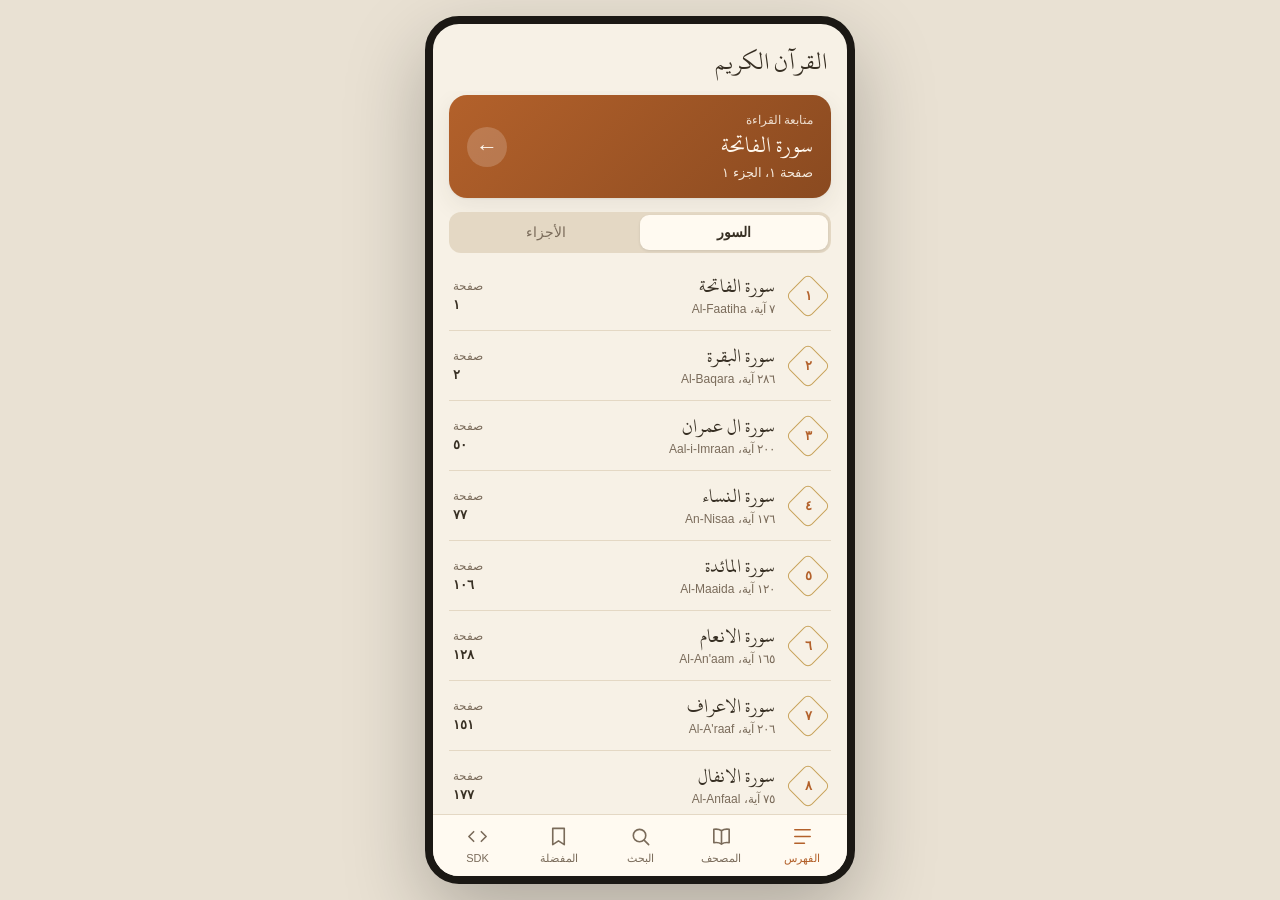
==== web-demo/index.html @ 1aaab13e "Quran app: Android SDK, iOS SDK binary, and web demo with Madinah mushaf pages Co-Authored-By: Claud" ====
<!doctype html>
<html lang="ar" dir="rtl">
<head>
<meta charset="utf-8">
<meta name="viewport" content="width=device-width, initial-scale=1, viewport-fit=cover">
<title>مصحف — نموذج تجريبي</title>
<link rel="stylesheet" href="style.css">
</head>
<body>
<div class="device">

  <!-- شاشة التحميل: تحاكي QuranApi.initialize() -->
  <div class="splash" id="splash">
    <div class="splash-mark">﴿ ﴾</div>
    <div class="splash-title">القرآن الكريم</div>
    <div class="splash-sub" id="splashMsg">جاري تهيئة البيانات…</div>
    <div class="splash-bar"><span id="splashBar"></span></div>
  </div>

  <!-- الفهرس -->
  <section class="screen" id="screen-index" data-title="الفهرس">
    <header class="topbar">
      <h1>القرآن الكريم</h1>
    </header>
    <div class="scroll">
      <button class="continue-card" id="continueCard">
        <div>
          <div class="continue-label">متابعة القراءة</div>
          <div class="continue-title" id="continueTitle">سورة الفاتحة</div>
          <div class="continue-meta" id="continueMeta">صفحة ١</div>
        </div>
        <div class="continue-go">←</div>
      </button>
      <div class="segmented" role="tablist">
        <button class="seg active" data-seg="suras">السور</button>
        <button class="seg" data-seg="juz">الأجزاء</button>
      </div>
      <ul class="list" id="suraList"></ul>
      <ul class="list" id="juzList" hidden></ul>
    </div>
  </section>

  <!-- المصحف: يحاكي QuranPageView -->
  <section class="screen reader" id="screen-reader" data-title="المصحف" hidden>
    <header class="reader-head">
      <span id="rSurah">الفاتحة</span>
      <span class="r-page" id="rPage">١</span>
      <span id="rJuz">آلم</span>
    </header>
    <div class="page-wrap" id="pageWrap">
      <div class="mushaf-view" id="mushafView">
        <div class="sheet" id="sheet">
          <img id="pageImg" alt="صفحة من مصحف المدينة" draggable="false">
          <svg id="pageMarks" viewBox="0 0 1024 1656" preserveAspectRatio="none"></svg>
        </div>
      </div>
      <article class="page" id="page" hidden></article>
    </div>
    <div class="reader-tools">
      <button class="icon-btn" id="prevBtn" aria-label="الصفحة السابقة">›</button>
      <div class="slider-box">
        <input type="range" id="pageSlider" min="1" max="604" value="1" dir="rtl" aria-label="الانتقال إلى صفحة">
      </div>
      <button class="icon-btn" id="nextBtn" aria-label="الصفحة التالية">‹</button>
      <div class="mode-toggle" id="modeToggle">
        <button data-mode="mushaf" class="active">مصحف</button>
        <button data-mode="text">نص</button>
      </div>
      <div class="font-ctrl" id="fontCtrl" hidden>
        <button class="icon-btn sm" id="fontDown" aria-label="تصغير الخط">أ-</button>
        <button class="icon-btn sm" id="fontUp" aria-label="تكبير الخط">أ+</button>
      </div>
    </div>
    <div class="ayah-bar" id="ayahBar" hidden></div>
  </section>

  <!-- البحث -->
  <section class="screen" id="screen-search" data-title="البحث" hidden>
    <header class="topbar"><h1>البحث</h1></header>
    <div class="search-box">
      <input type="search" id="searchInput" placeholder="ابحث بكلمة أو رقم صفحة… مثال: الرحمن" autocomplete="off">
    </div>
    <div class="search-meta" id="searchMeta"></div>
    <div class="scroll"><ul class="list results" id="results"></ul></div>
  </section>

  <!-- المفضلة: تخزين في جهة التطبيق (مثل ClientBookmarkStore) -->
  <section class="screen" id="screen-bookmarks" data-title="المفضلة" hidden>
    <header class="topbar"><h1>المفضلة</h1></header>
    <div class="scroll"><ul class="list" id="bookmarkList"></ul></div>
  </section>

  <!-- مختبر الـSDK: يحاكي SdkApiTestActivity -->
  <section class="screen" id="screen-api" data-title="SDK" hidden>
    <header class="topbar"><h1>مختبر QuranApi</h1></header>
    <div class="scroll">
      <p class="api-intro">جرّب دوال الـSDK نفسها وشوف شكل البيانات الراجعة.</p>
      <div id="apiList"></div>
    </div>
  </section>

  <!-- قائمة الضغط المطوّل: الـSDK يرسل الإحداثيات والتطبيق يعرض قائمته -->
  <div class="popup" id="popup" hidden>
    <div class="popup-head" id="popupHead"></div>
    <button data-act="bookmark" id="popBookmark">★ إضافة للمفضلة</button>
    <button data-act="copy">⧉ نسخ الآية</button>
    <button data-act="close">إغلاق</button>
  </div>

  <div class="toast" id="toast" hidden></div>

  <nav class="tabbar">
    <button class="tab active" data-tab="index">
      <svg viewBox="0 0 24 24"><path d="M4 5h16M4 12h16M4 19h10"/></svg><span>الفهرس</span>
    </button>
    <button class="tab" data-tab="reader">
      <svg viewBox="0 0 24 24"><path d="M12 6c-2-1.5-5-2-8-1.5v14c3-.5 6 0 8 1.5 2-1.5 5-2 8-1.5v-14c-3-.5-6 0-8 1.5zM12 6v14"/></svg><span>المصحف</span>
    </button>
    <button class="tab" data-tab="search">
      <svg viewBox="0 0 24 24"><circle cx="11" cy="11" r="6.5"/><path d="M16 16l4.5 4.5"/></svg><span>البحث</span>
    </button>
    <button class="tab" data-tab="bookmarks">
      <svg viewBox="0 0 24 24"><path d="M6 3.5h12v17l-6-4-6 4z"/></svg><span>المفضلة</span>
    </button>
    <button class="tab" data-tab="api">
      <svg viewBox="0 0 24 24"><path d="M8 7l-5 5 5 5M16 7l5 5-5 5"/></svg><span>SDK</span>
    </button>
  </nav>
</div>

<script src="data.js"></script>
<script src="page-rects.js"></script>
<script src="quran-api.js"></script>
<script src="app.js"></script>
</body>
</html>
---- web-demo/style.css ----
@font-face { font-family: "Hafs"; src: url("fonts/uthmanic_hafs_regular.otf") format("opentype"); font-display: swap; }
@font-face { font-family: "TahaNaskh"; src: url("fonts/kfgqpc_uthman_taha_naskh_regular.ttf") format("truetype"); font-display: swap; }

:root {
  --ground: #e9e1d3;
  --bg: #f7f1e6;
  --surface: #fffaf1;
  --page: #fdf6e9;
  --ink: #372f23;
  --ink-2: #7a6b5a;
  --line: #e4d8c4;
  --accent: #b3612b;
  --accent-soft: #f3e3d2;
  --gold: #c9a45c;
  --hl: rgba(255, 226, 120, .55);
  --hl-strong: rgba(179, 97, 43, .18);
  --shadow: 0 1px 2px rgba(55, 47, 35, .06), 0 8px 24px rgba(55, 47, 35, .08);
  --ayah-size: 25px;
  --paper: #fffdf7;
  --page-filter: none;
  color-scheme: light;
}
@media (prefers-color-scheme: dark) {
  :root {
    --ground: #0f0d0a; --bg: #1a1713; --surface: #221e19; --page: #1f1b16;
    --ink: #eadfcb; --ink-2: #a8998a; --line: #3a332a; --accent: #e0935c; --accent-soft: #3a2a1d;
    --gold: #c9a45c; --hl: rgba(201, 164, 92, .28); --hl-strong: rgba(224, 147, 92, .22);
    --shadow: 0 1px 2px rgba(0,0,0,.4), 0 8px 24px rgba(0,0,0,.35);
    --paper: #1c1914;
    --page-filter: invert(.88) sepia(.35) hue-rotate(-8deg);
    color-scheme: dark;
  }
}

* { box-sizing: border-box; -webkit-tap-highlight-color: transparent; }
html, body { height: 100%; margin: 0; }
body {
  background: var(--ground); color: var(--ink);
  font: 15px/1.5 -apple-system, "SF Arabic", "Geeza Pro", "Segoe UI", Tahoma, sans-serif;
  display: flex; justify-content: center;
}
button { font: inherit; color: inherit; background: none; border: 0; cursor: pointer; padding: 0; }
[hidden] { display: none !important; }

.device {
  position: relative; width: 100%; max-width: 430px; height: 100dvh;
  background: var(--bg); display: flex; flex-direction: column; overflow: hidden;
}
@media (min-width: 520px) {
  body { align-items: center; }
  .device { height: min(900px, calc(100dvh - 32px)); border-radius: 34px; box-shadow: 0 30px 80px rgba(0,0,0,.25); border: 8px solid #1b1814; }
}

/* ---------- splash ---------- */
.splash {
  position: absolute; inset: 0; z-index: 50; background: var(--bg);
  display: flex; flex-direction: column; align-items: center; justify-content: center; gap: 10px;
  transition: opacity .35s ease;
}
.splash.done { opacity: 0; pointer-events: none; }
.splash-mark { font-family: "Hafs", serif; font-size: 54px; color: var(--accent); letter-spacing: 12px; }
.splash-title { font-family: "TahaNaskh", serif; font-size: 34px; }
.splash-sub { color: var(--ink-2); font-size: 13px; }
.splash-bar { width: 160px; height: 3px; background: var(--line); border-radius: 3px; overflow: hidden; margin-top: 6px; }
.splash-bar span { display: block; height: 100%; width: 0; background: var(--accent); transition: width .3s; }

/* ---------- screens ---------- */
.screen { flex: 1; min-height: 0; display: flex; flex-direction: column; }
.topbar { padding: 18px 20px 10px; }
.topbar h1 { margin: 0; font-size: 26px; font-family: "TahaNaskh", serif; font-weight: normal; }
.scroll { flex: 1; min-height: 0; overflow-y: auto; padding: 0 16px 16px; }

.continue-card {
  width: 100%; display: flex; justify-content: space-between; align-items: center; text-align: right;
  background: linear-gradient(135deg, var(--accent), #8a4a20); color: #fff8ee;
  border-radius: 18px; padding: 16px 18px; margin: 4px 0 14px; box-shadow: var(--shadow);
}
.continue-label { font-size: 12px; opacity: .85; }
.continue-title { font-family: "TahaNaskh", serif; font-size: 24px; line-height: 1.4; }
.continue-meta { font-size: 13px; opacity: .9; }
.continue-go { font-size: 22px; width: 40px; height: 40px; border-radius: 50%; background: rgba(255,255,255,.18); display: grid; place-items: center; }

.segmented { display: flex; background: var(--line); border-radius: 12px; padding: 3px; margin-bottom: 8px; position: sticky; top: 0; z-index: 2; }
.seg { flex: 1; padding: 7px 0; border-radius: 9px; font-size: 14px; color: var(--ink-2); }
.seg.active { background: var(--surface); color: var(--ink); box-shadow: 0 1px 3px rgba(0,0,0,.1); font-weight: 600; }

.list { list-style: none; margin: 0; padding: 0; }
.row {
  display: flex; align-items: center; gap: 14px; padding: 12px 4px; border-bottom: 1px solid var(--line);
  cursor: pointer; width: 100%; text-align: right;
}
.row:active { background: var(--accent-soft); }
.num {
  flex: none; width: 38px; height: 38px; display: grid; place-items: center; font-size: 13px; font-weight: 600;
  color: var(--accent); position: relative;
}
.num::before {
  content: ""; position: absolute; inset: 3px; border: 1.5px solid var(--gold); transform: rotate(45deg); border-radius: 6px;
}
.row-main { flex: 1; min-width: 0; }
.row-title { display: block; font-family: "TahaNaskh", serif; font-size: 20px; line-height: 1.35; }
.row-sub { display: block; font-size: 12px; color: var(--ink-2); }
.row-end { font-size: 12px; color: var(--ink-2); text-align: left; flex: none; }
.row-end b { display: block; color: var(--ink); font-weight: 600; font-size: 13px; }

/* ---------- reader (QuranPageView) ---------- */
.reader { background: var(--page); }
.reader-head {
  display: grid; grid-template-columns: 1fr auto 1fr; align-items: center; padding: 12px 18px 6px;
  color: var(--accent); font-weight: 700; font-size: 14px;
}
.reader-head span:first-child { text-align: right; }
.reader-head span:last-child { text-align: left; font-family: "Hafs", serif; font-weight: normal; font-size: 17px; }
.r-page { min-width: 34px; text-align: center; padding: 1px 10px; border: 1px solid var(--gold); border-radius: 20px; font-size: 13px; }
.page-wrap { flex: 1; min-height: 0; overflow: hidden; position: relative; touch-action: pan-y; }
.page {
  height: 100%; overflow-y: auto; padding: 6px 20px 24px;
  font-family: "Hafs", "Amiri Quran", serif; font-size: var(--ayah-size); line-height: 2.05;
  text-align: justify; text-align-last: center; direction: rtl; color: var(--ink);
  transition: transform .22s ease, opacity .22s ease; -webkit-user-select: none; user-select: none;
}
.slide-next { transform: translateX(-30%); opacity: 0; }
.slide-prev { transform: translateX(30%); opacity: 0; }
.enter-next { transform: translateX(30%); opacity: 0; transition: none !important; }
.enter-prev { transform: translateX(-30%); opacity: 0; transition: none !important; }

/* ---------- صفحة مصحف المدينة (صورة + طبقة تظليل الآيات) ---------- */
.mushaf-view { height: 100%; display: flex; align-items: center; justify-content: center; }
.sheet {
  position: relative; flex: none; background: var(--paper); border-radius: 3px;
  /* إطار مزدوج ذهبي مثل حواف المصحف */
  box-shadow: 0 0 0 5px var(--paper), 0 0 0 6.5px var(--gold), 0 0 0 9px var(--paper), 0 0 0 10px var(--gold),
              0 6px 22px 10px rgba(55, 47, 35, .14);
  transition: transform .22s ease, opacity .22s ease; -webkit-user-select: none; user-select: none; touch-action: pan-y;
}
.sheet img, .sheet svg { position: absolute; inset: 0; width: 100%; height: 100%; pointer-events: none; }
.sheet img { filter: var(--page-filter); }
.sheet svg rect { transition: fill .15s; }
.m-tap { fill: var(--hl); }
.m-press { fill: var(--hl-strong); }
.m-bm { fill: rgba(179, 97, 43, .10); }

.mode-toggle { display: flex; background: var(--accent-soft); border-radius: 18px; padding: 2px; flex: none; }
.mode-toggle button { padding: 5px 10px; border-radius: 16px; font-size: 12px; color: var(--accent); }
.mode-toggle button.active { background: var(--accent); color: #fff; font-weight: 600; }
.sura-head {
  display: block; text-align: center; margin: 10px 0 4px; padding: 4px 0; font-size: 1.05em; color: var(--accent);
  border: 1.5px solid var(--gold); border-radius: 12px; background: var(--accent-soft);
  font-family: "TahaNaskh", serif;
}
.bismillah { display: block; text-align: center; color: var(--accent); margin-bottom: 4px; }
.ayah { border-radius: 6px; cursor: pointer; transition: background .15s; }
.ayah.tapped { background: var(--hl); }
.ayah.pressed { background: var(--hl-strong); }
.ayah.bookmarked .marker { color: var(--accent); }
.marker { color: var(--gold); font-size: .95em; white-space: nowrap; }

.reader-tools { display: flex; align-items: center; gap: 8px; padding: 6px 12px 8px; border-top: 1px solid var(--line); background: var(--page); }
.icon-btn { width: 36px; height: 36px; border-radius: 50%; display: grid; place-items: center; font-size: 22px; color: var(--accent); background: var(--accent-soft); flex: none; }
.icon-btn.sm { font-size: 13px; font-weight: 700; width: 32px; height: 32px; }
.slider-box { flex: 1; }
.font-ctrl { display: flex; gap: 4px; }
input[type=range] { width: 100%; accent-color: var(--accent); }

.ayah-bar {
  position: absolute; left: 12px; right: 12px; bottom: 128px; z-index: 5;
  background: var(--ink); color: var(--bg); border-radius: 14px; padding: 10px 14px; font-size: 13px;
  box-shadow: var(--shadow); display: flex; justify-content: space-between; gap: 10px; align-items: center;
}
.ayah-bar small { opacity: .7; }

/* ---------- long-press popup ---------- */
.popup {
  position: absolute; z-index: 30; min-width: 190px; background: var(--surface); border-radius: 14px; box-shadow: 0 12px 40px rgba(0,0,0,.25);
  border: 1px solid var(--line); overflow: hidden; animation: pop .14s ease-out;
}
@keyframes pop { from { transform: scale(.92); opacity: 0; } }
.popup-head { padding: 10px 14px; font-size: 12px; color: var(--ink-2); border-bottom: 1px solid var(--line); }
.popup button { display: block; width: 100%; text-align: right; padding: 11px 14px; font-size: 14px; }
.popup button:hover, .popup button:active { background: var(--accent-soft); }
.popup button[data-act=close] { color: var(--ink-2); border-top: 1px solid var(--line); }

/* ---------- search ---------- */
.search-box { padding: 0 16px 8px; }
.search-box input {
  width: 100%; padding: 12px 14px; border-radius: 14px; border: 1px solid var(--line); background: var(--surface);
  color: var(--ink); font: inherit; font-size: 16px; outline: none;
}
.search-box input:focus { border-color: var(--accent); }
.search-meta { padding: 0 20px 6px; font-size: 12px; color: var(--ink-2); min-height: 18px; }
.result { display: block; padding: 12px 4px; border-bottom: 1px solid var(--line); cursor: pointer; width: 100%; text-align: right; }
.result-top { display: flex; justify-content: space-between; font-size: 12px; color: var(--ink-2); margin-bottom: 4px; }
.result-top b { color: var(--accent); font-weight: 600; }
.result-text { font-family: "Hafs", serif; font-size: 20px; line-height: 1.9; }
mark { background: var(--hl); color: inherit; border-radius: 4px; padding: 0 1px; }
.empty { text-align: center; color: var(--ink-2); padding: 48px 20px; }
.empty .big { font-size: 40px; color: var(--gold); display: block; margin-bottom: 6px; }

/* ---------- bookmarks ---------- */
.bm-del { font-size: 18px; color: var(--ink-2); width: 34px; height: 34px; border-radius: 50%; flex: none; }
.bm-del:hover { background: var(--accent-soft); color: var(--accent); }
.bm-text { font-family: "Hafs", serif; font-size: 18px; line-height: 1.8; overflow: hidden; display: -webkit-box; -webkit-line-clamp: 2; -webkit-box-orient: vertical; }

/* ---------- API lab ---------- */
.api-intro { color: var(--ink-2); font-size: 13px; margin: 0 4px 12px; }
.api-card { background: var(--surface); border: 1px solid var(--line); border-radius: 14px; margin-bottom: 10px; overflow: hidden; }
.api-row { display: flex; align-items: center; gap: 8px; padding: 10px 12px; direction: ltr; }
.api-sig { flex: 1; font: 13px/1.4 ui-monospace, Menlo, monospace; color: var(--ink); }
.api-sig input { width: 64px; font: inherit; padding: 2px 6px; border: 1px solid var(--line); border-radius: 6px; background: var(--bg); color: var(--ink); }
.api-sig input.wide { width: 110px; }
.api-run { background: var(--accent); color: #fff; padding: 6px 12px; border-radius: 9px; font-size: 13px; font-weight: 600; }
.api-out { direction: ltr; margin: 0; padding: 10px 12px; border-top: 1px solid var(--line); background: var(--bg); font: 11.5px/1.5 ui-monospace, Menlo, monospace; white-space: pre-wrap; word-break: break-word; max-height: 240px; overflow: auto; color: var(--ink); }
.api-out .ok { color: #10b981; }

/* ---------- toast + tabbar ---------- */
.toast {
  position: absolute; left: 50%; bottom: 84px; transform: translateX(-50%); z-index: 40;
  background: var(--ink); color: var(--bg); padding: 8px 16px; border-radius: 20px; font-size: 13px; white-space: nowrap;
}
.tabbar { display: flex; border-top: 1px solid var(--line); background: var(--surface); padding: 6px 4px calc(6px + env(safe-area-inset-bottom)); flex: none; }
.tab { flex: 1; display: flex; flex-direction: column; align-items: center; gap: 2px; font-size: 11px; color: var(--ink-2); padding: 4px 0; }
.tab svg { width: 23px; height: 23px; fill: none; stroke: currentColor; stroke-width: 1.7; stroke-linecap: round; stroke-linejoin: round; }
.tab.active { color: var(--accent); }
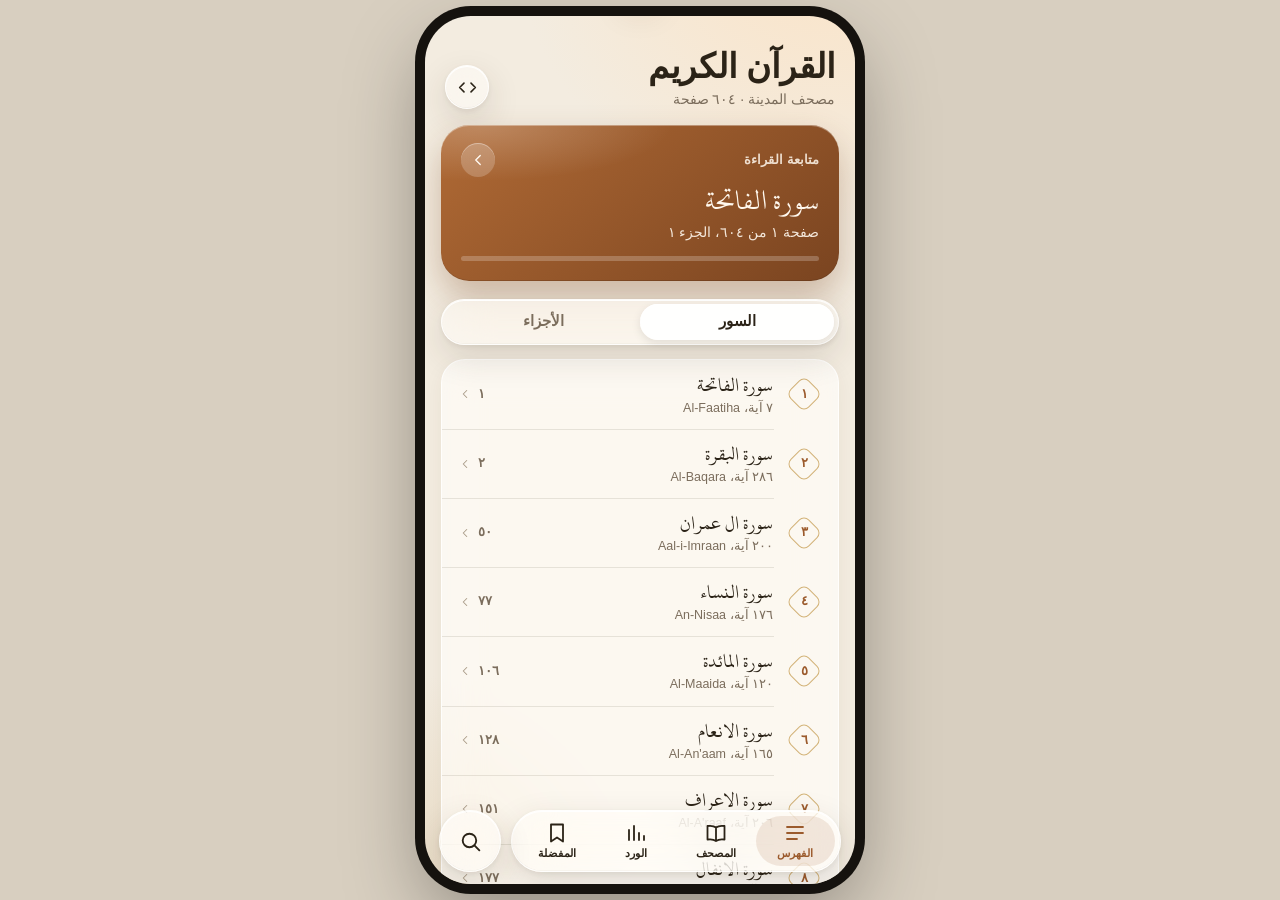
==== commit 9070cb2d: "Web demo: Liquid Glass redesign, swipe pager, immersive reading, and wird tracking - Native RTL scro" ====
--- a/web-demo/index.html
+++ b/web-demo/index.html
@@ -3,127 +3,191 @@
 <head>
 <meta charset="utf-8">
 <meta name="viewport" content="width=device-width, initial-scale=1, viewport-fit=cover">
+<meta name="apple-mobile-web-app-capable" content="yes">
+<meta name="mobile-web-app-capable" content="yes">
+<meta name="apple-mobile-web-app-status-bar-style" content="black-translucent">
+<meta name="apple-mobile-web-app-title" content="المصحف">
+<meta name="theme-color" content="#f3ece0" media="(prefers-color-scheme: light)">
+<meta name="theme-color" content="#141210" media="(prefers-color-scheme: dark)">
 <title>مصحف — نموذج تجريبي</title>
 <link rel="stylesheet" href="style.css">
 </head>
 <body>
-<div class="device">
+<div class="device" id="device">
 
   <!-- شاشة التحميل: تحاكي QuranApi.initialize() -->
   <div class="splash" id="splash">
     <div class="splash-mark">﴿ ﴾</div>
     <div class="splash-title">القرآن الكريم</div>
-    <div class="splash-sub" id="splashMsg">جاري تهيئة البيانات…</div>
     <div class="splash-bar"><span id="splashBar"></span></div>
   </div>
 
-  <!-- الفهرس -->
-  <section class="screen" id="screen-index" data-title="الفهرس">
-    <header class="topbar">
-      <h1>القرآن الكريم</h1>
-    </header>
-    <div class="scroll">
-      <button class="continue-card" id="continueCard">
+  <!-- ============ الفهرس ============ -->
+  <section class="screen" id="screen-index">
+    <div class="scroll">
+      <header class="large-title">
         <div>
-          <div class="continue-label">متابعة القراءة</div>
-          <div class="continue-title" id="continueTitle">سورة الفاتحة</div>
-          <div class="continue-meta" id="continueMeta">صفحة ١</div>
+          <h1>القرآن الكريم</h1>
+          <div class="sub">مصحف المدينة · ٦٠٤ صفحة</div>
         </div>
-        <div class="continue-go">←</div>
-      </button>
-      <div class="segmented" role="tablist">
+        <button class="glass circle" id="openSdk" aria-label="مختبر الـSDK">
+          <svg viewBox="0 0 24 24"><path d="M8 7l-5 5 5 5M16 7l5 5-5 5"/></svg>
+        </button>
+      </header>
+
+      <button class="hero" id="continueCard">
+        <div class="hero-top">
+          <span class="hero-label">متابعة القراءة</span>
+          <span class="hero-go"><svg viewBox="0 0 24 24"><path d="M15 6l-6 6 6 6"/></svg></span>
+        </div>
+        <div class="hero-title" id="continueTitle">سورة الفاتحة</div>
+        <div class="hero-meta" id="continueMeta">صفحة ١</div>
+        <div class="hero-progress"><span id="continueBar"></span></div>
+      </button>
+
+      <div class="glass segmented" role="tablist">
         <button class="seg active" data-seg="suras">السور</button>
         <button class="seg" data-seg="juz">الأجزاء</button>
       </div>
-      <ul class="list" id="suraList"></ul>
-      <ul class="list" id="juzList" hidden></ul>
-    </div>
-  </section>
-
-  <!-- المصحف: يحاكي QuranPageView -->
-  <section class="screen reader" id="screen-reader" data-title="المصحف" hidden>
-    <header class="reader-head">
-      <span id="rSurah">الفاتحة</span>
-      <span class="r-page" id="rPage">١</span>
-      <span id="rJuz">آلم</span>
+      <ul class="card list" id="suraList"></ul>
+      <ul class="card list" id="juzList" hidden></ul>
+    </div>
+  </section>
+
+  <!-- ============ المصحف (QuranPageView) ============ -->
+  <section class="screen reader" id="screen-reader" hidden>
+    <div class="pager" id="pager" dir="rtl"></div>
+
+    <header class="reader-bar">
+      <button class="glass circle" id="viewBtn" aria-label="خيارات العرض">
+        <svg viewBox="0 0 24 24"><path d="M4 7h10M4 12h16M4 17h7"/><circle cx="17" cy="7" r="2"/><circle cx="14" cy="17" r="2"/></svg>
+      </button>
+      <button class="glass reader-info" id="readerInfo">
+        <span id="rSurah">الفاتحة</span>
+        <span class="sep"></span>
+        <span class="juz" id="rJuz">آلم</span>
+      </button>
+      <div class="glass circle page-badge" id="rPage">١</div>
     </header>
-    <div class="page-wrap" id="pageWrap">
-      <div class="mushaf-view" id="mushafView">
-        <div class="sheet" id="sheet">
-          <img id="pageImg" alt="صفحة من مصحف المدينة" draggable="false">
-          <svg id="pageMarks" viewBox="0 0 1024 1656" preserveAspectRatio="none"></svg>
-        </div>
-      </div>
-      <article class="page" id="page" hidden></article>
-    </div>
-    <div class="reader-tools">
-      <button class="icon-btn" id="prevBtn" aria-label="الصفحة السابقة">›</button>
-      <div class="slider-box">
-        <input type="range" id="pageSlider" min="1" max="604" value="1" dir="rtl" aria-label="الانتقال إلى صفحة">
-      </div>
-      <button class="icon-btn" id="nextBtn" aria-label="الصفحة التالية">‹</button>
-      <div class="mode-toggle" id="modeToggle">
-        <button data-mode="mushaf" class="active">مصحف</button>
-        <button data-mode="text">نص</button>
-      </div>
-      <div class="font-ctrl" id="fontCtrl" hidden>
-        <button class="icon-btn sm" id="fontDown" aria-label="تصغير الخط">أ-</button>
-        <button class="icon-btn sm" id="fontUp" aria-label="تكبير الخط">أ+</button>
-      </div>
-    </div>
-    <div class="ayah-bar" id="ayahBar" hidden></div>
-  </section>
-
-  <!-- البحث -->
-  <section class="screen" id="screen-search" data-title="البحث" hidden>
-    <header class="topbar"><h1>البحث</h1></header>
-    <div class="search-box">
-      <input type="search" id="searchInput" placeholder="ابحث بكلمة أو رقم صفحة… مثال: الرحمن" autocomplete="off">
-    </div>
-    <div class="search-meta" id="searchMeta"></div>
-    <div class="scroll"><ul class="list results" id="results"></ul></div>
-  </section>
-
-  <!-- المفضلة: تخزين في جهة التطبيق (مثل ClientBookmarkStore) -->
-  <section class="screen" id="screen-bookmarks" data-title="المفضلة" hidden>
-    <header class="topbar"><h1>المفضلة</h1></header>
-    <div class="scroll"><ul class="list" id="bookmarkList"></ul></div>
-  </section>
-
-  <!-- مختبر الـSDK: يحاكي SdkApiTestActivity -->
-  <section class="screen" id="screen-api" data-title="SDK" hidden>
-    <header class="topbar"><h1>مختبر QuranApi</h1></header>
-    <div class="scroll">
-      <p class="api-intro">جرّب دوال الـSDK نفسها وشوف شكل البيانات الراجعة.</p>
+
+    <div class="glass wird-banner" id="wirdBanner" hidden>
+      <span class="pulse"></span>
+      <span class="wb-text" id="wirdBannerText"></span>
+      <button id="wirdBannerCancel">إلغاء</button>
+    </div>
+
+    <button class="glass circle nav-arrow next" id="nextBtn" aria-label="الصفحة التالية"><svg viewBox="0 0 24 24"><path d="M15 6l-6 6 6 6"/></svg></button>
+    <button class="glass circle nav-arrow prev" id="prevBtn" aria-label="الصفحة السابقة"><svg viewBox="0 0 24 24"><path d="M9 6l6 6-6 6"/></svg></button>
+  </section>
+
+  <!-- ============ الورد ============ -->
+  <section class="screen" id="screen-wird" hidden>
+    <div class="scroll">
+      <header class="large-title"><div><h1>الورد</h1><div class="sub">سجّل ما قرأته من آية إلى آية</div></div></header>
+      <div id="wirdContent"></div>
+    </div>
+  </section>
+
+  <!-- ============ المفضلة ============ -->
+  <section class="screen" id="screen-bookmarks" hidden>
+    <div class="scroll">
+      <header class="large-title"><div><h1>المفضلة</h1></div></header>
+      <div id="bookmarkContent"></div>
+    </div>
+  </section>
+
+  <!-- ============ البحث ============ -->
+  <section class="screen" id="screen-search" hidden>
+    <div class="scroll">
+      <header class="large-title"><div><h1>البحث</h1></div></header>
+      <label class="glass search-field">
+        <svg viewBox="0 0 24 24"><circle cx="11" cy="11" r="6.5"/><path d="M16 16l4.5 4.5"/></svg>
+        <input type="search" id="searchInput" placeholder="كلمة من آية أو رقم صفحة" autocomplete="off" enterkeyhint="search">
+      </label>
+      <div class="search-meta" id="searchMeta"></div>
+      <div id="results"></div>
+    </div>
+  </section>
+
+  <!-- ============ مختبر الـSDK (SdkApiTestActivity) ============ -->
+  <section class="screen" id="screen-api" hidden>
+    <div class="scroll">
+      <header class="large-title">
+        <div><h1>مختبر QuranApi</h1><div class="sub">جرّب دوال الـSDK وشوف البيانات الراجعة</div></div>
+        <button class="glass circle" id="closeSdk" aria-label="رجوع"><svg viewBox="0 0 24 24"><path d="M9 6l6 6-6 6"/></svg></button>
+      </header>
       <div id="apiList"></div>
     </div>
   </section>
 
-  <!-- قائمة الضغط المطوّل: الـSDK يرسل الإحداثيات والتطبيق يعرض قائمته -->
-  <div class="popup" id="popup" hidden>
-    <div class="popup-head" id="popupHead"></div>
-    <button data-act="bookmark" id="popBookmark">★ إضافة للمفضلة</button>
-    <button data-act="copy">⧉ نسخ الآية</button>
-    <button data-act="close">إغلاق</button>
+  <!-- ============ الأوراق السفلية ============ -->
+  <div class="backdrop" id="backdrop"></div>
+
+  <div class="bsheet" id="ayahSheet" role="dialog" aria-label="الآية">
+    <div class="grabber"></div>
+    <div class="as-head">
+      <div>
+        <div class="as-title" id="asTitle"></div>
+        <div class="as-sub" id="asSub"></div>
+      </div>
+      <button class="close-btn" data-close aria-label="إغلاق">✕</button>
+    </div>
+    <div class="as-text" id="asText"></div>
+    <div id="asPrimary"></div>
+    <div class="as-actions">
+      <button class="as-action" data-act="bookmark"><svg viewBox="0 0 24 24"><path d="M6 3.5h12v17l-6-4-6 4z"/></svg><span id="asBmLabel">مفضلة</span></button>
+      <button class="as-action" data-act="copy"><svg viewBox="0 0 24 24"><rect x="8" y="8" width="12" height="12" rx="3"/><path d="M16 8V6a2 2 0 0 0-2-2H6a2 2 0 0 0-2 2v8a2 2 0 0 0 2 2h2"/></svg><span>نسخ</span></button>
+      <button class="as-action" data-act="share"><svg viewBox="0 0 24 24"><path d="M12 3v12M7 8l5-5 5 5"/><path d="M5 13v5a2 2 0 0 0 2 2h10a2 2 0 0 0 2-2v-5"/></svg><span>مشاركة</span></button>
+    </div>
   </div>
 
-  <div class="toast" id="toast" hidden></div>
-
-  <nav class="tabbar">
-    <button class="tab active" data-tab="index">
-      <svg viewBox="0 0 24 24"><path d="M4 5h16M4 12h16M4 19h10"/></svg><span>الفهرس</span>
-    </button>
-    <button class="tab" data-tab="reader">
-      <svg viewBox="0 0 24 24"><path d="M12 6c-2-1.5-5-2-8-1.5v14c3-.5 6 0 8 1.5 2-1.5 5-2 8-1.5v-14c-3-.5-6 0-8 1.5zM12 6v14"/></svg><span>المصحف</span>
-    </button>
-    <button class="tab" data-tab="search">
-      <svg viewBox="0 0 24 24"><circle cx="11" cy="11" r="6.5"/><path d="M16 16l4.5 4.5"/></svg><span>البحث</span>
-    </button>
-    <button class="tab" data-tab="bookmarks">
-      <svg viewBox="0 0 24 24"><path d="M6 3.5h12v17l-6-4-6 4z"/></svg><span>المفضلة</span>
-    </button>
-    <button class="tab" data-tab="api">
-      <svg viewBox="0 0 24 24"><path d="M8 7l-5 5 5 5M16 7l5 5-5 5"/></svg><span>SDK</span>
+  <div class="bsheet" id="viewSheet" role="dialog" aria-label="خيارات العرض">
+    <div class="grabber"></div>
+    <div class="as-head">
+      <div class="as-title">العرض والتنقل</div>
+      <button class="close-btn" data-close aria-label="إغلاق">✕</button>
+    </div>
+    <div class="vs-group">
+      <div class="vs-label">طريقة العرض</div>
+      <div class="segmented inner" id="modeSeg">
+        <button class="seg" data-mode="mushaf">مصحف المدينة</button>
+        <button class="seg" data-mode="text">نص عثماني</button>
+      </div>
+    </div>
+    <div class="vs-group">
+      <div class="vs-label">الانتقال إلى صفحة <b id="sliderVal">١</b></div>
+      <input type="range" id="pageSlider" min="1" max="604" value="1" dir="rtl" aria-label="الانتقال إلى صفحة">
+    </div>
+    <div class="vs-group" id="fontGroup">
+      <div class="vs-label">حجم الخط</div>
+      <div class="stepper">
+        <button id="fontDown" aria-label="تصغير">أ−</button>
+        <span id="fontVal">٢٤</span>
+        <button id="fontUp" aria-label="تكبير">أ+</button>
+      </div>
+    </div>
+  </div>
+
+  <div class="glass toast" id="toast"></div>
+
+  <!-- ============ شريط التبويب العائم ============ -->
+  <nav class="tabbar-wrap">
+    <div class="glass tabbar">
+      <button class="tab active" data-tab="index">
+        <svg viewBox="0 0 24 24"><path d="M4 6h16M4 12h16M4 18h10"/></svg><span>الفهرس</span>
+      </button>
+      <button class="tab" data-tab="reader">
+        <svg viewBox="0 0 24 24"><path d="M12 6.5C10 5 7 4.5 3.5 5v13.5c3.5-.5 6.5 0 8.5 1.5 2-1.5 5-2 8.5-1.5V5C17 4.5 14 5 12 6.5zM12 6.5V20"/></svg><span>المصحف</span>
+      </button>
+      <button class="tab" data-tab="wird">
+        <svg viewBox="0 0 24 24"><path d="M5 19V9M10 19V5M15 19v-7M20 19v-4"/></svg><span>الورد</span>
+      </button>
+      <button class="tab" data-tab="bookmarks">
+        <svg viewBox="0 0 24 24"><path d="M6 3.5h12v17l-6-4-6 4z"/></svg><span>المفضلة</span>
+      </button>
+    </div>
+    <button class="glass tab-search" data-tab="search" aria-label="البحث">
+      <svg viewBox="0 0 24 24"><circle cx="11" cy="11" r="6.5"/><path d="M16 16l4.5 4.5"/></svg>
     </button>
   </nav>
 </div>
--- a/web-demo/style.css
+++ b/web-demo/style.css
@@ -1,223 +1,340 @@
 @font-face { font-family: "Hafs"; src: url("fonts/uthmanic_hafs_regular.otf") format("opentype"); font-display: swap; }
 @font-face { font-family: "TahaNaskh"; src: url("fonts/kfgqpc_uthman_taha_naskh_regular.ttf") format("truetype"); font-display: swap; }
 
+/* ================= Tokens ================= */
 :root {
-  --ground: #e9e1d3;
-  --bg: #f7f1e6;
-  --surface: #fffaf1;
-  --page: #fdf6e9;
-  --ink: #372f23;
-  --ink-2: #7a6b5a;
-  --line: #e4d8c4;
-  --accent: #b3612b;
-  --accent-soft: #f3e3d2;
-  --gold: #c9a45c;
-  --hl: rgba(255, 226, 120, .55);
-  --hl-strong: rgba(179, 97, 43, .18);
-  --shadow: 0 1px 2px rgba(55, 47, 35, .06), 0 8px 24px rgba(55, 47, 35, .08);
-  --ayah-size: 25px;
-  --paper: #fffdf7;
+  --accent: #9b5a2c;
+  --accent-deep: #7a4420;
+  --gold: #c8a15a;
+  --green: #2e9f6e;
+  --ink: #2b2317;
+  --ink-2: #7b6d5c;
+  --ink-3: #aa9c89;
+  --bg: #f3ece0;
+  --wall-1: #fbe3c6;
+  --wall-2: #e7d8bf;
+  --paper: #fffcf5;
+  --reader-bg: #ece3d4;
+  --card: rgba(255, 255, 255, .62);
+  --card-solid: #fffaf2;
+  --hair: rgba(60, 45, 25, .11);
+  --tab-active: rgba(155, 90, 44, .13);
+  --seg-active: rgba(255, 255, 255, .95);
+
+  /* Liquid Glass */
+  --glass-bg: rgba(255, 255, 255, .52);
+  --glass-strong: rgba(255, 252, 246, .80);
+  --glass-border: rgba(255, 255, 255, .78);
+  --glass-hi: rgba(255, 255, 255, .95);
+  --glass-lo: rgba(60, 45, 25, .06);
+  --glass-shadow: 0 12px 34px rgba(60, 45, 25, .14), 0 2px 6px rgba(60, 45, 25, .07);
+
+  --hl-sel: rgba(255, 200, 60, .42);
+  --hl-press: rgba(155, 90, 44, .22);
+  --hl-range: rgba(46, 159, 110, .19);
+  --hl-start: rgba(46, 159, 110, .45);
+  --hl-bm: rgba(155, 90, 44, .10);
+
   --page-filter: none;
+  --ayah-size: 24px;
+  --tabbar-h: 62px;
+  --ease: cubic-bezier(.32, .72, 0, 1);
+  --spring: cubic-bezier(.34, 1.4, .64, 1);
   color-scheme: light;
 }
 @media (prefers-color-scheme: dark) {
   :root {
-    --ground: #0f0d0a; --bg: #1a1713; --surface: #221e19; --page: #1f1b16;
-    --ink: #eadfcb; --ink-2: #a8998a; --line: #3a332a; --accent: #e0935c; --accent-soft: #3a2a1d;
-    --gold: #c9a45c; --hl: rgba(201, 164, 92, .28); --hl-strong: rgba(224, 147, 92, .22);
-    --shadow: 0 1px 2px rgba(0,0,0,.4), 0 8px 24px rgba(0,0,0,.35);
-    --paper: #1c1914;
-    --page-filter: invert(.88) sepia(.35) hue-rotate(-8deg);
+    --accent: #e3a56d; --accent-deep: #b87a45; --gold: #c8a15a; --green: #43c08a;
+    --ink: #f2e9d9; --ink-2: #b5a794; --ink-3: #7d7163;
+    --bg: #141210; --wall-1: #2b2016; --wall-2: #1a1713; --paper: #1e1b16; --reader-bg: #110f0c;
+    --card: rgba(255, 255, 255, .06); --card-solid: #221e19; --hair: rgba(255, 255, 255, .09);
+    --tab-active: rgba(255, 255, 255, .11); --seg-active: rgba(255, 255, 255, .16);
+    --glass-bg: rgba(42, 37, 31, .52); --glass-strong: rgba(34, 30, 25, .84);
+    --glass-border: rgba(255, 255, 255, .13); --glass-hi: rgba(255, 255, 255, .16); --glass-lo: rgba(0, 0, 0, .35);
+    --glass-shadow: 0 14px 36px rgba(0, 0, 0, .45), 0 2px 6px rgba(0, 0, 0, .3);
+    --hl-sel: rgba(230, 180, 60, .32); --hl-press: rgba(227, 165, 109, .25);
+    --hl-range: rgba(67, 192, 138, .18); --hl-start: rgba(67, 192, 138, .40); --hl-bm: rgba(227, 165, 109, .12);
+    --page-filter: invert(.88) sepia(.3) hue-rotate(-8deg);
     color-scheme: dark;
   }
 }
 
+/* ================= Base ================= */
 * { box-sizing: border-box; -webkit-tap-highlight-color: transparent; }
 html, body { height: 100%; margin: 0; }
 body {
-  background: var(--ground); color: var(--ink);
-  font: 15px/1.5 -apple-system, "SF Arabic", "Geeza Pro", "Segoe UI", Tahoma, sans-serif;
-  display: flex; justify-content: center;
-}
+  background: #d8cfc0; color: var(--ink);
+  font: 16px/1.45 -apple-system, BlinkMacSystemFont, "SF Arabic", "SF Pro Text", "Geeza Pro", "Segoe UI", Tahoma, sans-serif;
+  display: flex; justify-content: center; -webkit-font-smoothing: antialiased;
+}
+@media (prefers-color-scheme: dark) { body { background: #080706; } }
 button { font: inherit; color: inherit; background: none; border: 0; cursor: pointer; padding: 0; }
+svg { fill: none; stroke: currentColor; stroke-width: 1.8; stroke-linecap: round; stroke-linejoin: round; }
 [hidden] { display: none !important; }
 
 .device {
-  position: relative; width: 100%; max-width: 430px; height: 100dvh;
-  background: var(--bg); display: flex; flex-direction: column; overflow: hidden;
+  position: relative; width: 100%; max-width: 430px; height: 100dvh; overflow: hidden;
+  background:
+    radial-gradient(120% 55% at 95% -10%, var(--wall-1), transparent 62%),
+    radial-gradient(110% 50% at -15% 105%, var(--wall-2), transparent 60%),
+    var(--bg);
 }
 @media (min-width: 520px) {
   body { align-items: center; }
-  .device { height: min(900px, calc(100dvh - 32px)); border-radius: 34px; box-shadow: 0 30px 80px rgba(0,0,0,.25); border: 8px solid #1b1814; }
-}
-
-/* ---------- splash ---------- */
-.splash {
-  position: absolute; inset: 0; z-index: 50; background: var(--bg);
-  display: flex; flex-direction: column; align-items: center; justify-content: center; gap: 10px;
-  transition: opacity .35s ease;
-}
+  .device { height: min(900px, calc(100dvh - 32px)); border-radius: 46px; box-shadow: 0 0 0 10px #15120e, 0 30px 80px rgba(0, 0, 0, .35); }
+}
+
+/* Liquid Glass material */
+.glass {
+  background: var(--glass-bg);
+  -webkit-backdrop-filter: blur(24px) saturate(185%);
+  backdrop-filter: blur(24px) saturate(185%);
+  border: .5px solid var(--glass-border);
+  box-shadow: var(--glass-shadow), inset 0 1px 0 var(--glass-hi), inset 0 -.5px 0 var(--glass-lo);
+}
+.circle { width: 44px; height: 44px; border-radius: 50%; display: grid; place-items: center; flex: none; color: var(--ink); transition: transform .3s var(--spring); }
+.circle svg { width: 21px; height: 21px; }
+.circle:active, .tab:active, .tab-search:active, .as-action:active, .hero:active { transform: scale(.94); }
+
+/* ================= Splash ================= */
+.splash { position: absolute; inset: 0; z-index: 60; background: var(--bg); display: flex; flex-direction: column; align-items: center; justify-content: center; gap: 8px; transition: opacity .4s ease; }
 .splash.done { opacity: 0; pointer-events: none; }
-.splash-mark { font-family: "Hafs", serif; font-size: 54px; color: var(--accent); letter-spacing: 12px; }
+.splash-mark { font-family: "Hafs", serif; font-size: 54px; color: var(--accent); }
 .splash-title { font-family: "TahaNaskh", serif; font-size: 34px; }
-.splash-sub { color: var(--ink-2); font-size: 13px; }
-.splash-bar { width: 160px; height: 3px; background: var(--line); border-radius: 3px; overflow: hidden; margin-top: 6px; }
-.splash-bar span { display: block; height: 100%; width: 0; background: var(--accent); transition: width .3s; }
-
-/* ---------- screens ---------- */
-.screen { flex: 1; min-height: 0; display: flex; flex-direction: column; }
-.topbar { padding: 18px 20px 10px; }
-.topbar h1 { margin: 0; font-size: 26px; font-family: "TahaNaskh", serif; font-weight: normal; }
-.scroll { flex: 1; min-height: 0; overflow-y: auto; padding: 0 16px 16px; }
-
-.continue-card {
-  width: 100%; display: flex; justify-content: space-between; align-items: center; text-align: right;
-  background: linear-gradient(135deg, var(--accent), #8a4a20); color: #fff8ee;
-  border-radius: 18px; padding: 16px 18px; margin: 4px 0 14px; box-shadow: var(--shadow);
-}
-.continue-label { font-size: 12px; opacity: .85; }
-.continue-title { font-family: "TahaNaskh", serif; font-size: 24px; line-height: 1.4; }
-.continue-meta { font-size: 13px; opacity: .9; }
-.continue-go { font-size: 22px; width: 40px; height: 40px; border-radius: 50%; background: rgba(255,255,255,.18); display: grid; place-items: center; }
-
-.segmented { display: flex; background: var(--line); border-radius: 12px; padding: 3px; margin-bottom: 8px; position: sticky; top: 0; z-index: 2; }
-.seg { flex: 1; padding: 7px 0; border-radius: 9px; font-size: 14px; color: var(--ink-2); }
-.seg.active { background: var(--surface); color: var(--ink); box-shadow: 0 1px 3px rgba(0,0,0,.1); font-weight: 600; }
-
-.list { list-style: none; margin: 0; padding: 0; }
-.row {
-  display: flex; align-items: center; gap: 14px; padding: 12px 4px; border-bottom: 1px solid var(--line);
-  cursor: pointer; width: 100%; text-align: right;
-}
-.row:active { background: var(--accent-soft); }
-.num {
-  flex: none; width: 38px; height: 38px; display: grid; place-items: center; font-size: 13px; font-weight: 600;
-  color: var(--accent); position: relative;
-}
-.num::before {
-  content: ""; position: absolute; inset: 3px; border: 1.5px solid var(--gold); transform: rotate(45deg); border-radius: 6px;
-}
+.splash-bar { width: 140px; height: 4px; background: var(--hair); border-radius: 4px; overflow: hidden; margin-top: 10px; }
+.splash-bar span { display: block; height: 100%; width: 0; background: var(--accent); border-radius: 4px; transition: width .3s; }
+
+/* ================= Screens ================= */
+.screen { position: absolute; inset: 0; }
+.scroll {
+  height: 100%; overflow-y: auto; overscroll-behavior: contain;
+  padding: calc(env(safe-area-inset-top) + 8px) 16px calc(env(safe-area-inset-bottom) + var(--tabbar-h) + 40px);
+}
+.large-title { display: flex; align-items: flex-end; justify-content: space-between; gap: 12px; padding: 22px 4px 16px; }
+.large-title h1 { margin: 0; font-size: 34px; line-height: 1.2; font-weight: 800; }
+.large-title .sub { color: var(--ink-2); font-size: 14px; margin-top: 2px; }
+
+/* hero card */
+.hero {
+  display: block; width: 100%; text-align: right; color: #fff8ee; border-radius: 28px; padding: 18px 20px 20px; margin-bottom: 18px;
+  background: linear-gradient(140deg, #b06a35 0%, var(--accent-deep) 100%);
+  box-shadow: 0 16px 34px rgba(122, 68, 32, .32), inset 0 1px 0 rgba(255, 255, 255, .35), inset 0 -1px 0 rgba(0, 0, 0, .12);
+  position: relative; overflow: hidden; transition: transform .3s var(--spring);
+}
+.hero::after { content: ""; position: absolute; inset: 0; background: radial-gradient(80% 60% at 10% 0%, rgba(255, 255, 255, .22), transparent 60%); pointer-events: none; }
+.hero-top { display: flex; justify-content: space-between; align-items: center; }
+.hero-label { font-size: 13px; font-weight: 600; opacity: .85; }
+.hero-go { width: 34px; height: 34px; border-radius: 50%; background: rgba(255, 255, 255, .2); display: grid; place-items: center; box-shadow: inset 0 1px 0 rgba(255, 255, 255, .35); }
+.hero-go svg { width: 18px; height: 18px; }
+.hero-title { font-family: "TahaNaskh", serif; font-size: 30px; line-height: 1.35; margin-top: 4px; }
+.hero-meta { font-size: 14px; opacity: .9; }
+.hero-progress { height: 5px; border-radius: 5px; background: rgba(255, 255, 255, .22); margin-top: 14px; overflow: hidden; }
+.hero-progress span { display: block; height: 100%; background: #fff3df; border-radius: 5px; }
+
+/* segmented */
+.segmented { display: flex; padding: 4px; border-radius: 999px; margin-bottom: 14px; position: sticky; top: 0; z-index: 3; }
+.segmented.inner { background: var(--card); border: .5px solid var(--hair); position: static; margin: 0; }
+.seg { flex: 1; height: 36px; border-radius: 999px; font-size: 14.5px; font-weight: 600; color: var(--ink-2); transition: background .3s var(--ease), color .3s, box-shadow .3s; }
+.seg.active { background: var(--seg-active); color: var(--ink); box-shadow: 0 3px 10px rgba(0, 0, 0, .1), inset 0 1px 0 var(--glass-hi); }
+
+/* inset grouped list */
+.card {
+  background: var(--card); border-radius: 24px; border: .5px solid var(--glass-border);
+  -webkit-backdrop-filter: blur(20px) saturate(160%); backdrop-filter: blur(20px) saturate(160%);
+  box-shadow: 0 6px 20px rgba(60, 45, 25, .06);
+}
+.list { list-style: none; margin: 0 0 16px; padding: 0; overflow: hidden; }
+.row { display: flex; align-items: center; gap: 13px; width: 100%; padding: 12px 16px; text-align: right; position: relative; transition: background .15s; cursor: pointer; }
+.list > li + li .row::before { content: ""; position: absolute; top: 0; right: 64px; left: 0; height: .5px; background: var(--hair); }
+.row:active { background: var(--tab-active); }
+.num { flex: none; width: 36px; height: 36px; display: grid; place-items: center; font-size: 13px; font-weight: 700; color: var(--accent); position: relative; }
+.num::before { content: ""; position: absolute; inset: 5px; border: 1.5px solid var(--gold); border-radius: 7px; transform: rotate(45deg); opacity: .8; }
 .row-main { flex: 1; min-width: 0; }
 .row-title { display: block; font-family: "TahaNaskh", serif; font-size: 20px; line-height: 1.35; }
-.row-sub { display: block; font-size: 12px; color: var(--ink-2); }
-.row-end { font-size: 12px; color: var(--ink-2); text-align: left; flex: none; }
-.row-end b { display: block; color: var(--ink); font-weight: 600; font-size: 13px; }
-
-/* ---------- reader (QuranPageView) ---------- */
-.reader { background: var(--page); }
-.reader-head {
-  display: grid; grid-template-columns: 1fr auto 1fr; align-items: center; padding: 12px 18px 6px;
-  color: var(--accent); font-weight: 700; font-size: 14px;
-}
-.reader-head span:first-child { text-align: right; }
-.reader-head span:last-child { text-align: left; font-family: "Hafs", serif; font-weight: normal; font-size: 17px; }
-.r-page { min-width: 34px; text-align: center; padding: 1px 10px; border: 1px solid var(--gold); border-radius: 20px; font-size: 13px; }
-.page-wrap { flex: 1; min-height: 0; overflow: hidden; position: relative; touch-action: pan-y; }
-.page {
-  height: 100%; overflow-y: auto; padding: 6px 20px 24px;
-  font-family: "Hafs", "Amiri Quran", serif; font-size: var(--ayah-size); line-height: 2.05;
-  text-align: justify; text-align-last: center; direction: rtl; color: var(--ink);
-  transition: transform .22s ease, opacity .22s ease; -webkit-user-select: none; user-select: none;
-}
-.slide-next { transform: translateX(-30%); opacity: 0; }
-.slide-prev { transform: translateX(30%); opacity: 0; }
-.enter-next { transform: translateX(30%); opacity: 0; transition: none !important; }
-.enter-prev { transform: translateX(-30%); opacity: 0; transition: none !important; }
-
-/* ---------- صفحة مصحف المدينة (صورة + طبقة تظليل الآيات) ---------- */
-.mushaf-view { height: 100%; display: flex; align-items: center; justify-content: center; }
+.row-sub { display: block; font-size: 12.5px; color: var(--ink-2); }
+.row-end { flex: none; font-size: 12px; color: var(--ink-3); text-align: left; display: flex; align-items: center; gap: 6px; }
+.row-end b { color: var(--ink-2); font-weight: 600; font-size: 13px; }
+.chev { width: 14px; height: 14px; color: var(--ink-3); }
+.icon-btn { flex: none; width: 34px; height: 34px; border-radius: 50%; display: grid; place-items: center; color: var(--ink-3); }
+.icon-btn:hover { background: var(--tab-active); color: var(--accent); }
+.icon-btn svg { width: 17px; height: 17px; }
+
+/* ================= Reader ================= */
+.reader {
+  background: var(--reader-bg);
+  --pad-top: calc(env(safe-area-inset-top) + 64px);
+  --pad-bottom: calc(env(safe-area-inset-bottom) + var(--tabbar-h) + 20px);
+}
+.device.immersive .reader { --pad-top: calc(env(safe-area-inset-top) + 8px); --pad-bottom: calc(env(safe-area-inset-bottom) + 8px); }
+.pager {
+  position: absolute; inset: 0; display: flex; overflow-x: auto; overflow-y: hidden;
+  scroll-snap-type: x mandatory; overscroll-behavior-x: contain; scrollbar-width: none; touch-action: manipulation;
+}
+.pager::-webkit-scrollbar { display: none; }
+.pager.dragging { scroll-snap-type: none; cursor: grabbing; }
+.slide {
+  flex: 0 0 100%; height: 100%; scroll-snap-align: center; scroll-snap-stop: always;
+  display: flex; align-items: center; justify-content: center; padding: var(--pad-top) 6px var(--pad-bottom);
+  -webkit-user-select: none; user-select: none; -webkit-touch-callout: none;
+}
 .sheet {
-  position: relative; flex: none; background: var(--paper); border-radius: 3px;
-  /* إطار مزدوج ذهبي مثل حواف المصحف */
-  box-shadow: 0 0 0 5px var(--paper), 0 0 0 6.5px var(--gold), 0 0 0 9px var(--paper), 0 0 0 10px var(--gold),
-              0 6px 22px 10px rgba(55, 47, 35, .14);
-  transition: transform .22s ease, opacity .22s ease; -webkit-user-select: none; user-select: none; touch-action: pan-y;
+  position: relative; flex: none; width: var(--sheet-w, 300px); height: var(--sheet-h, 485px);
+  background: var(--paper); border-radius: 8px;
+  box-shadow: inset 0 0 0 5px var(--paper), inset 0 0 0 6px color-mix(in srgb, var(--gold) 55%, transparent),
+              0 1px 2px rgba(0, 0, 0, .06), 0 12px 30px rgba(60, 45, 25, .14);
+  transition: width .45s var(--ease), height .45s var(--ease);
 }
 .sheet img, .sheet svg { position: absolute; inset: 0; width: 100%; height: 100%; pointer-events: none; }
 .sheet img { filter: var(--page-filter); }
-.sheet svg rect { transition: fill .15s; }
-.m-tap { fill: var(--hl); }
-.m-press { fill: var(--hl-strong); }
-.m-bm { fill: rgba(179, 97, 43, .10); }
-
-.mode-toggle { display: flex; background: var(--accent-soft); border-radius: 18px; padding: 2px; flex: none; }
-.mode-toggle button { padding: 5px 10px; border-radius: 16px; font-size: 12px; color: var(--accent); }
-.mode-toggle button.active { background: var(--accent); color: #fff; font-weight: 600; }
-.sura-head {
-  display: block; text-align: center; margin: 10px 0 4px; padding: 4px 0; font-size: 1.05em; color: var(--accent);
-  border: 1.5px solid var(--gold); border-radius: 12px; background: var(--accent-soft);
-  font-family: "TahaNaskh", serif;
-}
-.bismillah { display: block; text-align: center; color: var(--accent); margin-bottom: 4px; }
-.ayah { border-radius: 6px; cursor: pointer; transition: background .15s; }
-.ayah.tapped { background: var(--hl); }
-.ayah.pressed { background: var(--hl-strong); }
-.ayah.bookmarked .marker { color: var(--accent); }
-.marker { color: var(--gold); font-size: .95em; white-space: nowrap; }
-
-.reader-tools { display: flex; align-items: center; gap: 8px; padding: 6px 12px 8px; border-top: 1px solid var(--line); background: var(--page); }
-.icon-btn { width: 36px; height: 36px; border-radius: 50%; display: grid; place-items: center; font-size: 22px; color: var(--accent); background: var(--accent-soft); flex: none; }
-.icon-btn.sm { font-size: 13px; font-weight: 700; width: 32px; height: 32px; }
-.slider-box { flex: 1; }
-.font-ctrl { display: flex; gap: 4px; }
+.sheet rect { transition: fill .2s; }
+.m-sel { fill: var(--hl-sel); } .m-press { fill: var(--hl-press); } .m-range { fill: var(--hl-range); }
+.m-start { fill: var(--hl-start); } .m-bm { fill: var(--hl-bm); }
+
+.text-page {
+  width: 100%; max-width: 560px; height: 100%; overflow-y: auto; background: var(--paper); border-radius: 16px;
+  padding: 16px 18px 26px; box-shadow: 0 12px 30px rgba(60, 45, 25, .12); touch-action: pan-x pan-y;
+}
+.text-inner { font-family: "Hafs", serif; font-size: var(--ayah-size); line-height: 2.1; text-align: justify; text-align-last: center; }
+.sura-head { display: block; text-align: center; margin: 8px 0 4px; padding: 2px 0; color: var(--accent); font-family: "TahaNaskh", serif; font-size: 1.05em; border: 1.5px solid var(--gold); border-radius: 14px; }
+.bismillah { display: block; text-align: center; color: var(--accent); }
+.ayah { border-radius: 6px; -webkit-box-decoration-break: clone; box-decoration-break: clone; transition: background .2s; cursor: pointer; }
+.ayah.m-sel { background: var(--hl-sel); } .ayah.m-press { background: var(--hl-press); } .ayah.m-range { background: var(--hl-range); }
+.ayah.m-start { background: var(--hl-start); } .ayah.m-bm { background: var(--hl-bm); }
+.marker { color: var(--gold); white-space: nowrap; }
+
+.reader-bar {
+  position: absolute; top: calc(env(safe-area-inset-top) + 10px); left: 12px; right: 12px; z-index: 10;
+  display: flex; align-items: center; gap: 8px; transition: transform .5s var(--ease), opacity .3s;
+}
+.reader-info { flex: 1; min-width: 0; height: 44px; border-radius: 999px; display: flex; align-items: center; justify-content: center; gap: 10px; font-weight: 700; font-size: 15.5px; color: var(--ink); }
+.reader-info .sep { width: 4px; height: 4px; border-radius: 50%; background: var(--ink-3); }
+.reader-info .juz { font-family: "Hafs", serif; font-weight: 400; font-size: 17px; color: var(--ink-2); white-space: nowrap; overflow: hidden; text-overflow: ellipsis; }
+.page-badge { font-weight: 700; font-size: 15px; color: var(--accent); min-width: 44px; width: auto; padding: 0 10px; border-radius: 999px; }
+.device.immersive .reader-bar { transform: translateY(calc(-100% - 24px - env(safe-area-inset-top))); opacity: 0; pointer-events: none; }
+
+.wird-banner {
+  position: absolute; z-index: 9; left: 50%; top: calc(env(safe-area-inset-top) + 64px); transform: translateX(-50%);
+  display: flex; align-items: center; gap: 10px; padding: 7px 8px 7px 14px; border-radius: 999px; white-space: nowrap;
+  font-size: 13.5px; font-weight: 600; transition: top .5s var(--ease); max-width: calc(100% - 24px);
+}
+.device.immersive .wird-banner { top: calc(env(safe-area-inset-top) + 10px); }
+.wb-text { overflow: hidden; text-overflow: ellipsis; }
+.wird-banner button { background: var(--card); border-radius: 999px; padding: 5px 12px; font-size: 13px; font-weight: 600; color: var(--ink-2); }
+.pulse { width: 9px; height: 9px; border-radius: 50%; background: var(--green); flex: none; box-shadow: 0 0 0 0 var(--green); animation: pulse 1.6s infinite; }
+@keyframes pulse { 70% { box-shadow: 0 0 0 8px transparent; } 100% { box-shadow: 0 0 0 0 transparent; } }
+
+.nav-arrow { position: absolute; top: 50%; z-index: 6; transform: translateY(-50%); display: none; }
+.nav-arrow.next { left: 10px; } .nav-arrow.prev { right: 10px; }
+@media (hover: hover) and (pointer: fine) { .nav-arrow { display: grid; opacity: .75; } .nav-arrow:hover { opacity: 1; } }
+
+/* ================= Tab bar ================= */
+.tabbar-wrap {
+  position: absolute; z-index: 20; left: 14px; right: 14px; bottom: calc(env(safe-area-inset-bottom) + 12px);
+  display: flex; align-items: center; gap: 10px; transition: transform .5s var(--ease), opacity .3s;
+}
+.device.immersive .tabbar-wrap { transform: translateY(calc(100% + 40px)); opacity: 0; pointer-events: none; }
+.tabbar { flex: 1; display: flex; height: var(--tabbar-h); border-radius: 999px; padding: 5px; }
+.tab { flex: 1; display: flex; flex-direction: column; align-items: center; justify-content: center; gap: 1px; border-radius: 999px; font-size: 10.5px; font-weight: 600; color: var(--ink); transition: background .35s var(--ease), color .25s, transform .3s var(--spring); }
+.tab svg { width: 24px; height: 24px; }
+.tab.active { color: var(--accent); background: var(--tab-active); }
+.tab-search { width: var(--tabbar-h); height: var(--tabbar-h); border-radius: 50%; display: grid; place-items: center; flex: none; color: var(--ink); transition: transform .3s var(--spring), color .2s; }
+.tab-search svg { width: 25px; height: 25px; }
+.tab-search.active { color: var(--accent); }
+
+/* ================= Bottom sheets ================= */
+.backdrop { position: absolute; inset: 0; z-index: 30; background: rgba(25, 18, 10, .22); opacity: 0; pointer-events: none; transition: opacity .35s ease; }
+.backdrop.show { opacity: 1; pointer-events: auto; }
+.bsheet {
+  position: absolute; z-index: 31; left: 8px; right: 8px; bottom: calc(env(safe-area-inset-bottom) + 8px);
+  max-height: 82%; overflow-y: auto; border-radius: 34px; padding: 8px 18px 18px;
+  background: var(--glass-strong); -webkit-backdrop-filter: blur(30px) saturate(190%); backdrop-filter: blur(30px) saturate(190%);
+  border: .5px solid var(--glass-border); box-shadow: 0 -4px 40px rgba(0, 0, 0, .18), inset 0 1px 0 var(--glass-hi);
+  transform: translateY(calc(100% + 40px)); transition: transform .5s var(--ease); visibility: hidden;
+}
+.bsheet.show { transform: none; visibility: visible; }
+.grabber { width: 38px; height: 5px; border-radius: 3px; background: var(--ink-3); opacity: .45; margin: 0 auto 12px; }
+.as-head { display: flex; align-items: flex-start; justify-content: space-between; gap: 10px; }
+.as-title { font-size: 20px; font-weight: 800; }
+.as-sub { font-size: 13px; color: var(--ink-2); margin-top: 1px; }
+.close-btn { width: 30px; height: 30px; border-radius: 50%; background: var(--card); color: var(--ink-2); font-size: 13px; flex: none; border: .5px solid var(--hair); }
+.as-text { font-family: "Hafs", serif; font-size: 21px; line-height: 1.95; margin: 12px 0 14px; max-height: 6em; overflow-y: auto; }
+.primary-btn {
+  width: 100%; min-height: 54px; border-radius: 20px; display: flex; flex-direction: column; align-items: center; justify-content: center; gap: 1px;
+  background: var(--green); color: #fff; font-weight: 700; font-size: 16px; padding: 8px 14px;
+  box-shadow: 0 8px 20px color-mix(in srgb, var(--green) 35%, transparent), inset 0 1px 0 rgba(255, 255, 255, .3);
+  transition: transform .3s var(--spring);
+}
+.primary-btn small { font-weight: 500; font-size: 12.5px; opacity: .9; }
+.primary-btn:active { transform: scale(.97); }
+.primary-btn.neutral { background: var(--card); color: var(--ink); box-shadow: none; border: .5px solid var(--hair); }
+.btn-row { display: flex; gap: 8px; }
+.btn-row > * { flex: 1; }
+.as-actions { display: grid; grid-template-columns: repeat(3, 1fr); gap: 10px; margin-top: 10px; }
+.as-action { display: flex; flex-direction: column; align-items: center; gap: 6px; padding: 12px 6px; border-radius: 20px; background: var(--card); border: .5px solid var(--hair); font-size: 12.5px; font-weight: 600; transition: transform .3s var(--spring); }
+.as-action svg { width: 22px; height: 22px; color: var(--accent); }
+.as-action.on svg { fill: var(--accent); }
+
+.vs-group { margin-top: 18px; }
+.vs-label { font-size: 13px; color: var(--ink-2); margin-bottom: 8px; font-weight: 600; }
+.vs-label b { color: var(--accent); }
 input[type=range] { width: 100%; accent-color: var(--accent); }
-
-.ayah-bar {
-  position: absolute; left: 12px; right: 12px; bottom: 128px; z-index: 5;
-  background: var(--ink); color: var(--bg); border-radius: 14px; padding: 10px 14px; font-size: 13px;
-  box-shadow: var(--shadow); display: flex; justify-content: space-between; gap: 10px; align-items: center;
-}
-.ayah-bar small { opacity: .7; }
-
-/* ---------- long-press popup ---------- */
-.popup {
-  position: absolute; z-index: 30; min-width: 190px; background: var(--surface); border-radius: 14px; box-shadow: 0 12px 40px rgba(0,0,0,.25);
-  border: 1px solid var(--line); overflow: hidden; animation: pop .14s ease-out;
-}
-@keyframes pop { from { transform: scale(.92); opacity: 0; } }
-.popup-head { padding: 10px 14px; font-size: 12px; color: var(--ink-2); border-bottom: 1px solid var(--line); }
-.popup button { display: block; width: 100%; text-align: right; padding: 11px 14px; font-size: 14px; }
-.popup button:hover, .popup button:active { background: var(--accent-soft); }
-.popup button[data-act=close] { color: var(--ink-2); border-top: 1px solid var(--line); }
-
-/* ---------- search ---------- */
-.search-box { padding: 0 16px 8px; }
-.search-box input {
-  width: 100%; padding: 12px 14px; border-radius: 14px; border: 1px solid var(--line); background: var(--surface);
-  color: var(--ink); font: inherit; font-size: 16px; outline: none;
-}
-.search-box input:focus { border-color: var(--accent); }
-.search-meta { padding: 0 20px 6px; font-size: 12px; color: var(--ink-2); min-height: 18px; }
-.result { display: block; padding: 12px 4px; border-bottom: 1px solid var(--line); cursor: pointer; width: 100%; text-align: right; }
-.result-top { display: flex; justify-content: space-between; font-size: 12px; color: var(--ink-2); margin-bottom: 4px; }
-.result-top b { color: var(--accent); font-weight: 600; }
+.stepper { display: flex; align-items: center; justify-content: space-between; background: var(--card); border: .5px solid var(--hair); border-radius: 999px; padding: 4px; }
+.stepper button { width: 64px; height: 36px; border-radius: 999px; font-weight: 700; color: var(--accent); }
+.stepper button:active { background: var(--tab-active); }
+.stepper span { font-weight: 700; }
+
+/* ================= Toast ================= */
+.toast {
+  position: absolute; z-index: 50; left: 50%; top: calc(env(safe-area-inset-top) + 12px);
+  transform: translate(-50%, calc(-100% - 30px)); transition: transform .5s var(--ease);
+  padding: 10px 18px; border-radius: 999px; font-size: 14px; font-weight: 600; white-space: nowrap; background: var(--glass-strong);
+}
+.toast.show { transform: translate(-50%, 0); }
+
+/* ================= Search ================= */
+.search-field { display: flex; align-items: center; gap: 10px; height: 48px; border-radius: 999px; padding: 0 16px; margin-bottom: 8px; cursor: text; }
+.search-field svg { width: 20px; height: 20px; color: var(--ink-3); flex: none; }
+.search-field input { flex: 1; min-width: 0; border: 0; outline: 0; background: transparent; font: inherit; font-size: 16.5px; color: var(--ink); }
+.search-meta { font-size: 12.5px; color: var(--ink-2); padding: 2px 8px 10px; min-height: 18px; }
+.result { display: block; width: 100%; text-align: right; padding: 13px 16px; position: relative; cursor: pointer; }
+.list > li + li .result::before { content: ""; position: absolute; top: 0; right: 16px; left: 0; height: .5px; background: var(--hair); }
+.result-top { display: flex; justify-content: space-between; font-size: 12.5px; color: var(--ink-2); margin-bottom: 2px; }
+.result-top b { color: var(--accent); font-weight: 700; }
 .result-text { font-family: "Hafs", serif; font-size: 20px; line-height: 1.9; }
-mark { background: var(--hl); color: inherit; border-radius: 4px; padding: 0 1px; }
-.empty { text-align: center; color: var(--ink-2); padding: 48px 20px; }
-.empty .big { font-size: 40px; color: var(--gold); display: block; margin-bottom: 6px; }
-
-/* ---------- bookmarks ---------- */
-.bm-del { font-size: 18px; color: var(--ink-2); width: 34px; height: 34px; border-radius: 50%; flex: none; }
-.bm-del:hover { background: var(--accent-soft); color: var(--accent); }
-.bm-text { font-family: "Hafs", serif; font-size: 18px; line-height: 1.8; overflow: hidden; display: -webkit-box; -webkit-line-clamp: 2; -webkit-box-orient: vertical; }
-
-/* ---------- API lab ---------- */
-.api-intro { color: var(--ink-2); font-size: 13px; margin: 0 4px 12px; }
-.api-card { background: var(--surface); border: 1px solid var(--line); border-radius: 14px; margin-bottom: 10px; overflow: hidden; }
-.api-row { display: flex; align-items: center; gap: 8px; padding: 10px 12px; direction: ltr; }
-.api-sig { flex: 1; font: 13px/1.4 ui-monospace, Menlo, monospace; color: var(--ink); }
-.api-sig input { width: 64px; font: inherit; padding: 2px 6px; border: 1px solid var(--line); border-radius: 6px; background: var(--bg); color: var(--ink); }
-.api-sig input.wide { width: 110px; }
-.api-run { background: var(--accent); color: #fff; padding: 6px 12px; border-radius: 9px; font-size: 13px; font-weight: 600; }
-.api-out { direction: ltr; margin: 0; padding: 10px 12px; border-top: 1px solid var(--line); background: var(--bg); font: 11.5px/1.5 ui-monospace, Menlo, monospace; white-space: pre-wrap; word-break: break-word; max-height: 240px; overflow: auto; color: var(--ink); }
-.api-out .ok { color: #10b981; }
-
-/* ---------- toast + tabbar ---------- */
-.toast {
-  position: absolute; left: 50%; bottom: 84px; transform: translateX(-50%); z-index: 40;
-  background: var(--ink); color: var(--bg); padding: 8px 16px; border-radius: 20px; font-size: 13px; white-space: nowrap;
-}
-.tabbar { display: flex; border-top: 1px solid var(--line); background: var(--surface); padding: 6px 4px calc(6px + env(safe-area-inset-bottom)); flex: none; }
-.tab { flex: 1; display: flex; flex-direction: column; align-items: center; gap: 2px; font-size: 11px; color: var(--ink-2); padding: 4px 0; }
-.tab svg { width: 23px; height: 23px; fill: none; stroke: currentColor; stroke-width: 1.7; stroke-linecap: round; stroke-linejoin: round; }
-.tab.active { color: var(--accent); }
+mark { background: var(--hl-sel); color: inherit; border-radius: 5px; padding: 0 1px; }
+
+/* ================= Wird ================= */
+.stats { display: grid; grid-template-columns: repeat(3, 1fr); gap: 10px; margin-bottom: 14px; }
+.stat { border-radius: 22px; padding: 14px 10px; text-align: center; }
+.stat b { display: block; font-size: 26px; font-weight: 800; line-height: 1.2; color: var(--ink); }
+.stat span { font-size: 12px; color: var(--ink-2); font-weight: 600; }
+.stat.hot b { color: var(--accent); }
+.cta { width: 100%; display: flex; align-items: center; gap: 12px; padding: 14px 16px; border-radius: 22px; margin-bottom: 18px; text-align: right; transition: transform .3s var(--spring); }
+.cta:active { transform: scale(.97); }
+.cta-icon { width: 40px; height: 40px; border-radius: 50%; background: var(--green); color: #fff; display: grid; place-items: center; flex: none; box-shadow: inset 0 1px 0 rgba(255, 255, 255, .3); }
+.cta-icon svg { width: 20px; height: 20px; }
+.cta-main { flex: 1; min-width: 0; }
+.cta-main b { display: block; font-size: 15.5px; }
+.cta-main span { font-size: 13px; color: var(--ink-2); }
+.group-label { font-size: 13px; font-weight: 700; color: var(--ink-2); padding: 4px 10px 8px; }
+.wird-dot { width: 36px; height: 36px; border-radius: 50%; flex: none; display: grid; place-items: center; background: color-mix(in srgb, var(--green) 15%, transparent); color: var(--green); }
+.wird-dot svg { width: 18px; height: 18px; }
+.wird-title { display: block; font-weight: 700; font-size: 15.5px; }
+.wird-title .arrow { color: var(--ink-3); margin: 0 4px; font-weight: 400; }
+
+.empty { text-align: center; color: var(--ink-2); padding: 34px 20px; font-size: 15px; line-height: 1.7; }
+.empty .big { display: block; font-size: 42px; margin-bottom: 6px; }
+.steps { list-style: none; margin: 0; padding: 6px 16px 14px; text-align: right; }
+.steps li { display: flex; gap: 12px; align-items: flex-start; padding: 10px 0; font-size: 14.5px; line-height: 1.6; color: var(--ink); }
+.steps li + li { border-top: .5px solid var(--hair); }
+.step-n { flex: none; width: 26px; height: 26px; border-radius: 50%; background: color-mix(in srgb, var(--green) 16%, transparent); color: var(--green); font-weight: 800; font-size: 13px; display: grid; place-items: center; }
+
+/* ================= API lab ================= */
+.api-card { margin-bottom: 10px; overflow: hidden; }
+.api-row { display: flex; align-items: center; gap: 8px; padding: 12px 14px; direction: ltr; }
+.api-sig { flex: 1; font: 13px/1.5 ui-monospace, Menlo, monospace; color: var(--ink); }
+.api-sig input { width: 60px; font: inherit; padding: 2px 6px; border: .5px solid var(--hair); border-radius: 8px; background: var(--card-solid); color: var(--ink); }
+.api-sig input.wide { width: 104px; }
+.api-run { background: var(--accent); color: #fff; padding: 6px 14px; border-radius: 999px; font-size: 13px; font-weight: 700; }
+.api-out { direction: ltr; margin: 0; padding: 10px 14px; border-top: .5px solid var(--hair); font: 11.5px/1.5 ui-monospace, Menlo, monospace; white-space: pre-wrap; word-break: break-word; max-height: 240px; overflow: auto; }
+.api-out .ok { color: var(--green); }
